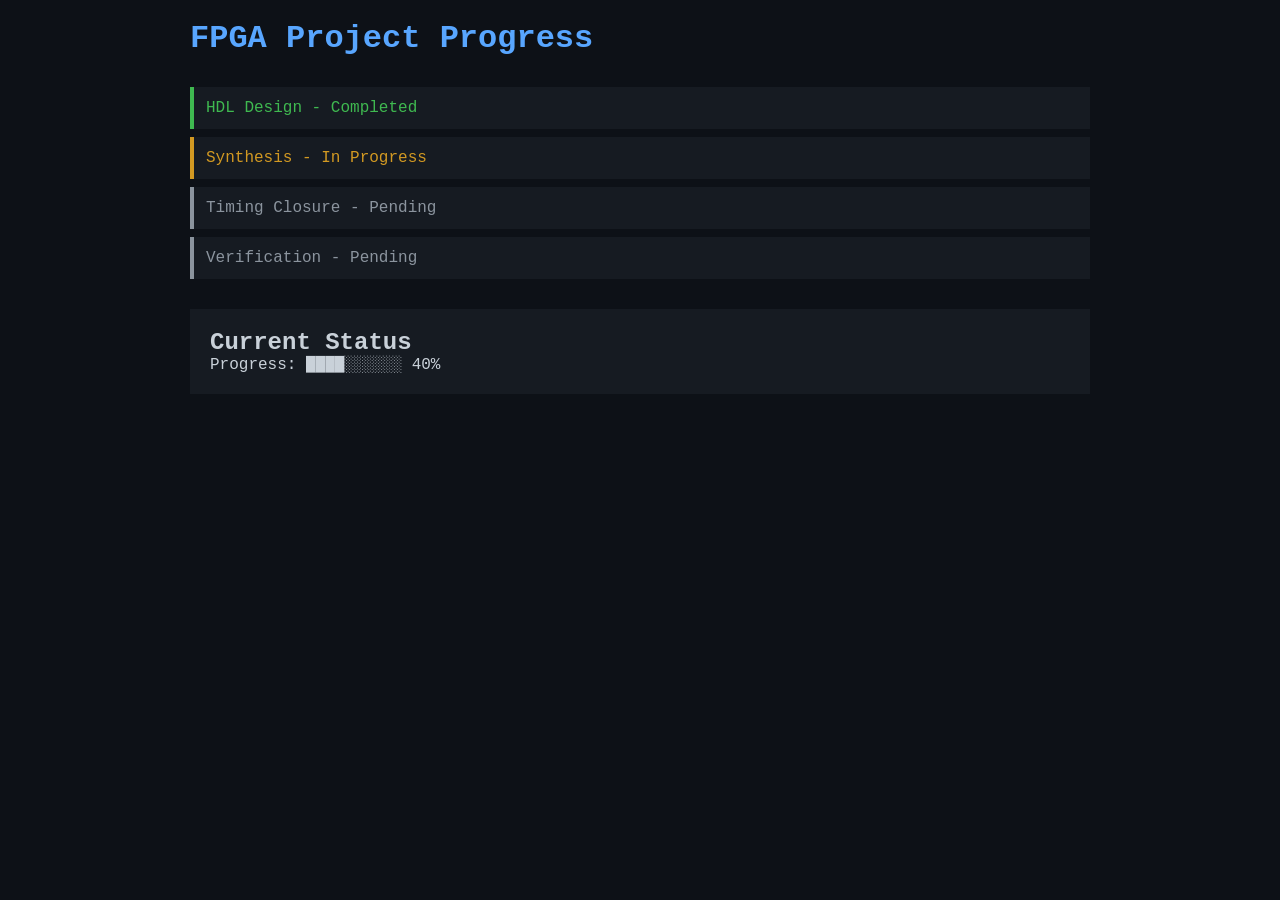
==== index.html @ f01e88dc "added html and css" ====
<!DOCTYPE html>
<html>
<head>
    <title>FPGA Project Tracker</title>
    <link rel="stylesheet" href="style.css">
</head>
<body>
    <div class="container">
        <h1>FPGA Project Progress</h1>
        
        <!-- Project tasks -->
        <div class="task-list">
            <div class="task completed">HDL Design - Completed</div>
            <div class="task in-progress">Synthesis - In Progress</div>
            <div class="task pending">Timing Closure - Pending</div>
            <div class="task pending">Verification - Pending</div>
        </div>
        
        <!-- Current status -->
        <div class="status">
            <h2>Current Status</h2>
            <p>Progress: <span class="progress-bar">████░░░░░░</span> 40%</p>
        </div>
    </div>
</body>
</html>
---- style.css ----
* { margin: 0; padding: 0; box-sizing: border-box; }

body {
    font-family: 'Courier New', monospace;
    background: #0d1117;
    color: #c9d1d9;
    padding: 20px;
}

.container { max-width: 900px; margin: 0 auto; }

h1 { margin-bottom: 30px; color: #58a6ff; }

.task {
    padding: 12px;
    margin: 8px 0;
    border-left: 4px solid #444;
    background: #161b22;
}

.task.completed {
    border-left-color: #3fb950;
    color: #3fb950;
}

.task.in-progress {
    border-left-color: #d29922;
    color: #d29922;
}

.task.pending {
    border-left-color: #8b949e;
    color: #8b949e;
}

.progress-bar { display: inline-block; }

.status { margin-top: 30px; padding: 20px; background: #161b22; }
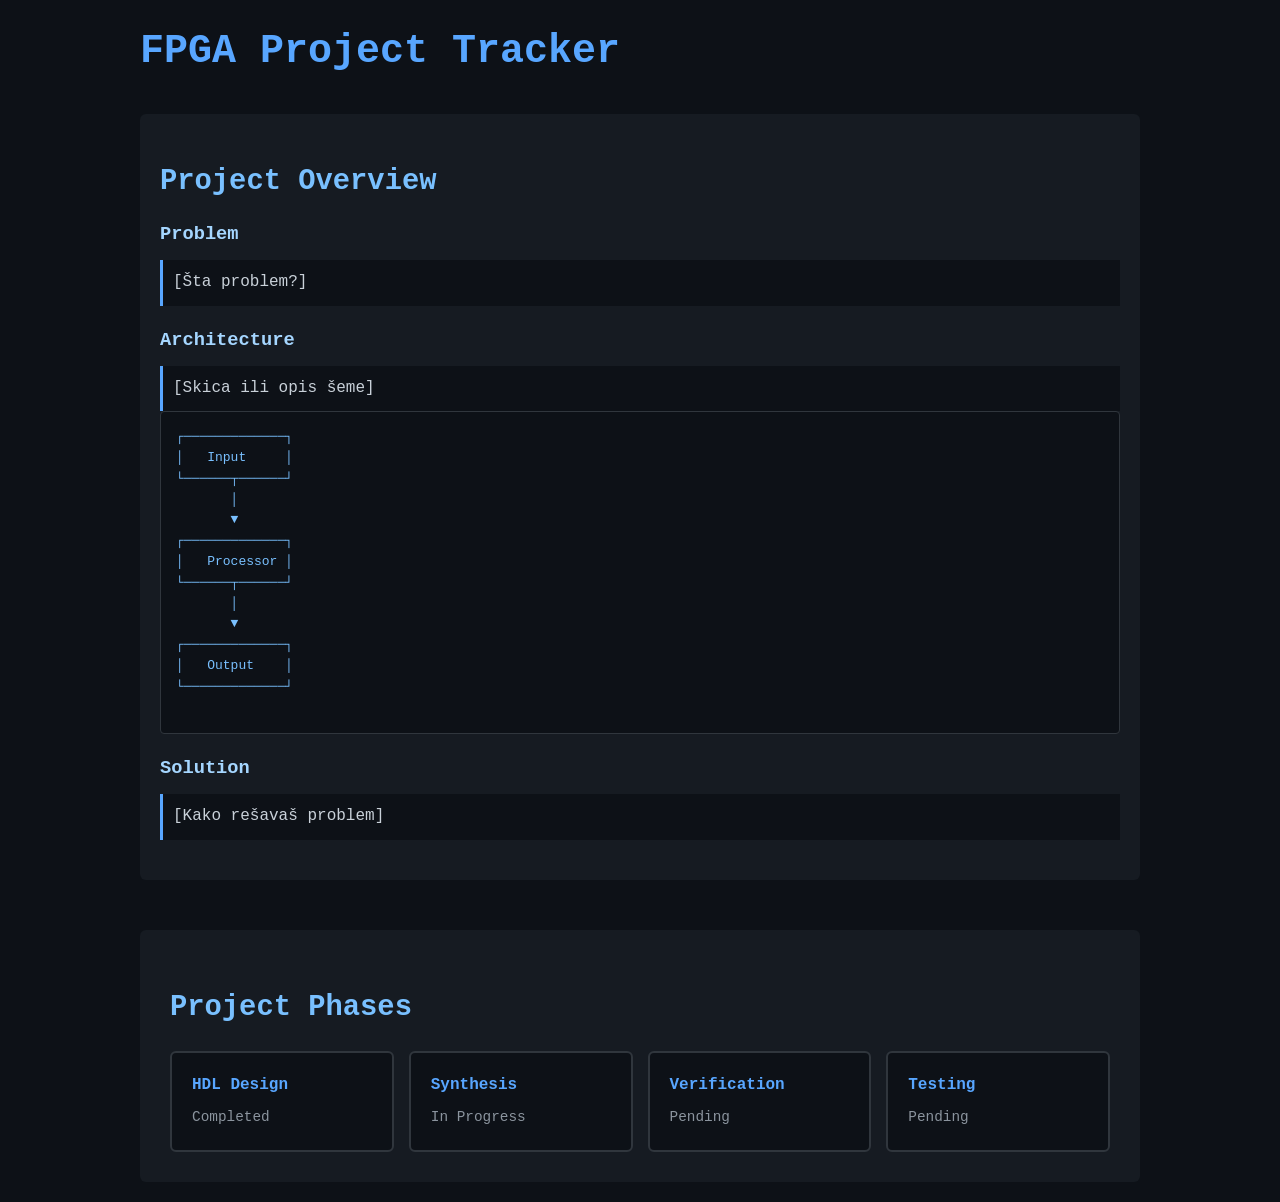
==== commit bc26faba: "Structure update Added: 1. hdl_design 2. synthesis 3. testing 4. verification" ====
--- a/index.html
+++ b/index.html
@@ -6,21 +6,65 @@
 </head>
 <body>
     <div class="container">
-        <h1>FPGA Project Progress</h1>
-        
-        <!-- Project tasks -->
-        <div class="task-list">
-            <div class="task completed">HDL Design - Completed</div>
-            <div class="task in-progress">Synthesis - In Progress</div>
-            <div class="task pending">Timing Closure - Pending</div>
-            <div class="task pending">Verification - Pending</div>
+        <h1>FPGA Project Tracker</h1>
+
+        <!-- Overview sekcija -->
+        <div class="overview">
+            <h2>Project Overview</h2>
+
+            <div class="section">
+                <h3>Problem</h3>
+                <p>[Šta problem?]</p>
+            </div>
+
+            <div class="section">
+                <h3>Architecture</h3>
+                <p>[Skica ili opis šeme]</p>
+                <pre class="diagram">
+┌─────────────┐
+│   Input     │
+└──────┬──────┘
+       │
+       ▼
+┌─────────────┐
+│   Processor │
+└──────┬──────┘
+       │
+       ▼
+┌─────────────┐
+│   Output    │
+└─────────────┘
+                </pre>
+            </div>
+
+            <div class="section">
+                <h3>Solution</h3>
+                <p>[Kako rešavaš problem]</p>
+            </div>
         </div>
-        
-        <!-- Current status -->
-        <div class="status">
-            <h2>Current Status</h2>
-            <p>Progress: <span class="progress-bar">████░░░░░░</span> 40%</p>
+
+        <!-- Meni -->
+        <div class="menu">
+            <h2>Project Phases</h2>
+            <div class="menu-grid">
+                <a href="hdl-design.html" class="menu-item">
+                    <span class="phase-name">HDL Design</span>
+                    <span class="phase-status">Completed</span>
+                </a>
+                <a href="synthesis.html" class="menu-item">
+                    <span class="phase-name">Synthesis</span>
+                    <span class="phase-status">In Progress</span>
+                </a>
+                <a href="verification.html" class="menu-item">
+                    <span class="phase-name">Verification</span>
+                    <span class="phase-status">Pending</span>
+                </a>
+                <a href="testing.html" class="menu-item">
+                    <span class="phase-name">Testing</span>
+                    <span class="phase-status">Pending</span>
+                </a>
+            </div>
         </div>
     </div>
 </body>
-</html>+</html>
--- a/style.css
+++ b/style.css
@@ -1,38 +1,157 @@
-* { margin: 0; padding: 0; box-sizing: border-box; }
+* {
+    margin: 0;
+    padding: 0;
+    box-sizing: border-box;
+}
 
 body {
     font-family: 'Courier New', monospace;
     background: #0d1117;
     color: #c9d1d9;
     padding: 20px;
+    line-height: 1.6;
 }
 
-.container { max-width: 900px; margin: 0 auto; }
-
-h1 { margin-bottom: 30px; color: #58a6ff; }
-
-.task {
-    padding: 12px;
-    margin: 8px 0;
-    border-left: 4px solid #444;
-    background: #161b22;
+.container {
+    max-width: 1000px;
+    margin: 0 auto;
 }
 
-.task.completed {
-    border-left-color: #3fb950;
-    color: #3fb950;
+h1 {
+    color: #58a6ff;
+    margin-bottom: 30px;
+    font-size: 2.5em;
 }
 
-.task.in-progress {
-    border-left-color: #d29922;
-    color: #d29922;
+h2 {
+    color: #79c0ff;
+    margin-top: 25px;
+    margin-bottom: 15px;
+    font-size: 1.8em;
 }
 
-.task.pending {
-    border-left-color: #8b949e;
+h3 {
+    color: #a5d6ff;
+    margin-top: 15px;
+    margin-bottom: 10px;
+}
+
+/* Overview sekcije */
+.overview {
+    margin-bottom: 50px;
+    padding: 20px;
+    background: #161b22;
+    border-radius: 6px;
+}
+
+.section {
+    margin-bottom: 20px;
+}
+
+.section p {
+    padding: 10px;
+    background: #0d1117;
+    border-left: 3px solid #58a6ff;
+}
+
+/* ASCII diagram */
+.diagram {
+    background: #0d1117;
+    padding: 15px;
+    border-radius: 4px;
+    overflow-x: auto;
+    color: #79c0ff;
+    border: 1px solid #30363d;
+}
+
+/* Meni */
+.menu {
+    margin-top: 40px;
+    padding: 30px;
+    background: #161b22;
+    border-radius: 6px;
+}
+
+.menu-grid {
+    display: grid;
+    grid-template-columns: repeat(auto-fit, minmax(220px, 1fr));
+    gap: 15px;
+    margin-top: 20px;
+}
+
+.menu-item {
+    display: flex;
+    flex-direction: column;
+    padding: 20px;
+    background: #0d1117;
+    border: 2px solid #30363d;
+    border-radius: 6px;
+    text-decoration: none;
+    transition: all 0.3s;
+    cursor: pointer;
+}
+
+.menu-item:hover {
+    border-color: #58a6ff;
+    background: #161b22;
+    transform: translateY(-2px);
+}
+
+.phase-name {
+    color: #58a6ff;
+    font-weight: bold;
+    margin-bottom: 8px;
+}
+
+.phase-status {
+    font-size: 0.9em;
     color: #8b949e;
 }
 
-.progress-bar { display: inline-block; }
+/* Back link */
+.back-link {
+    display: inline-block;
+    color: #58a6ff;
+    text-decoration: none;
+    margin-bottom: 20px;
+    padding: 8px 12px;
+    border: 1px solid #58a6ff;
+    border-radius: 4px;
+    transition: all 0.2s;
+}
 
-.status { margin-top: 30px; padding: 20px; background: #161b22; }+.back-link:hover {
+    background: #58a6ff;
+    color: #0d1117;
+}
+
+/* Phase content */
+.phase-content {
+    padding: 20px;
+    background: #161b22;
+    border-radius: 6px;
+}
+
+.phase-content ul {
+    margin-left: 20px;
+    margin-bottom: 15px;
+}
+
+.phase-content li {
+    margin-bottom: 8px;
+    color: #c9d1d9;
+}
+
+/* Code snippets */
+code, pre {
+    background: #0d1117;
+    padding: 15px;
+    border-radius: 4px;
+    overflow-x: auto;
+    border: 1px solid #30363d;
+    color: #79c0ff;
+}
+
+code {
+    padding: 3px 6px;
+}
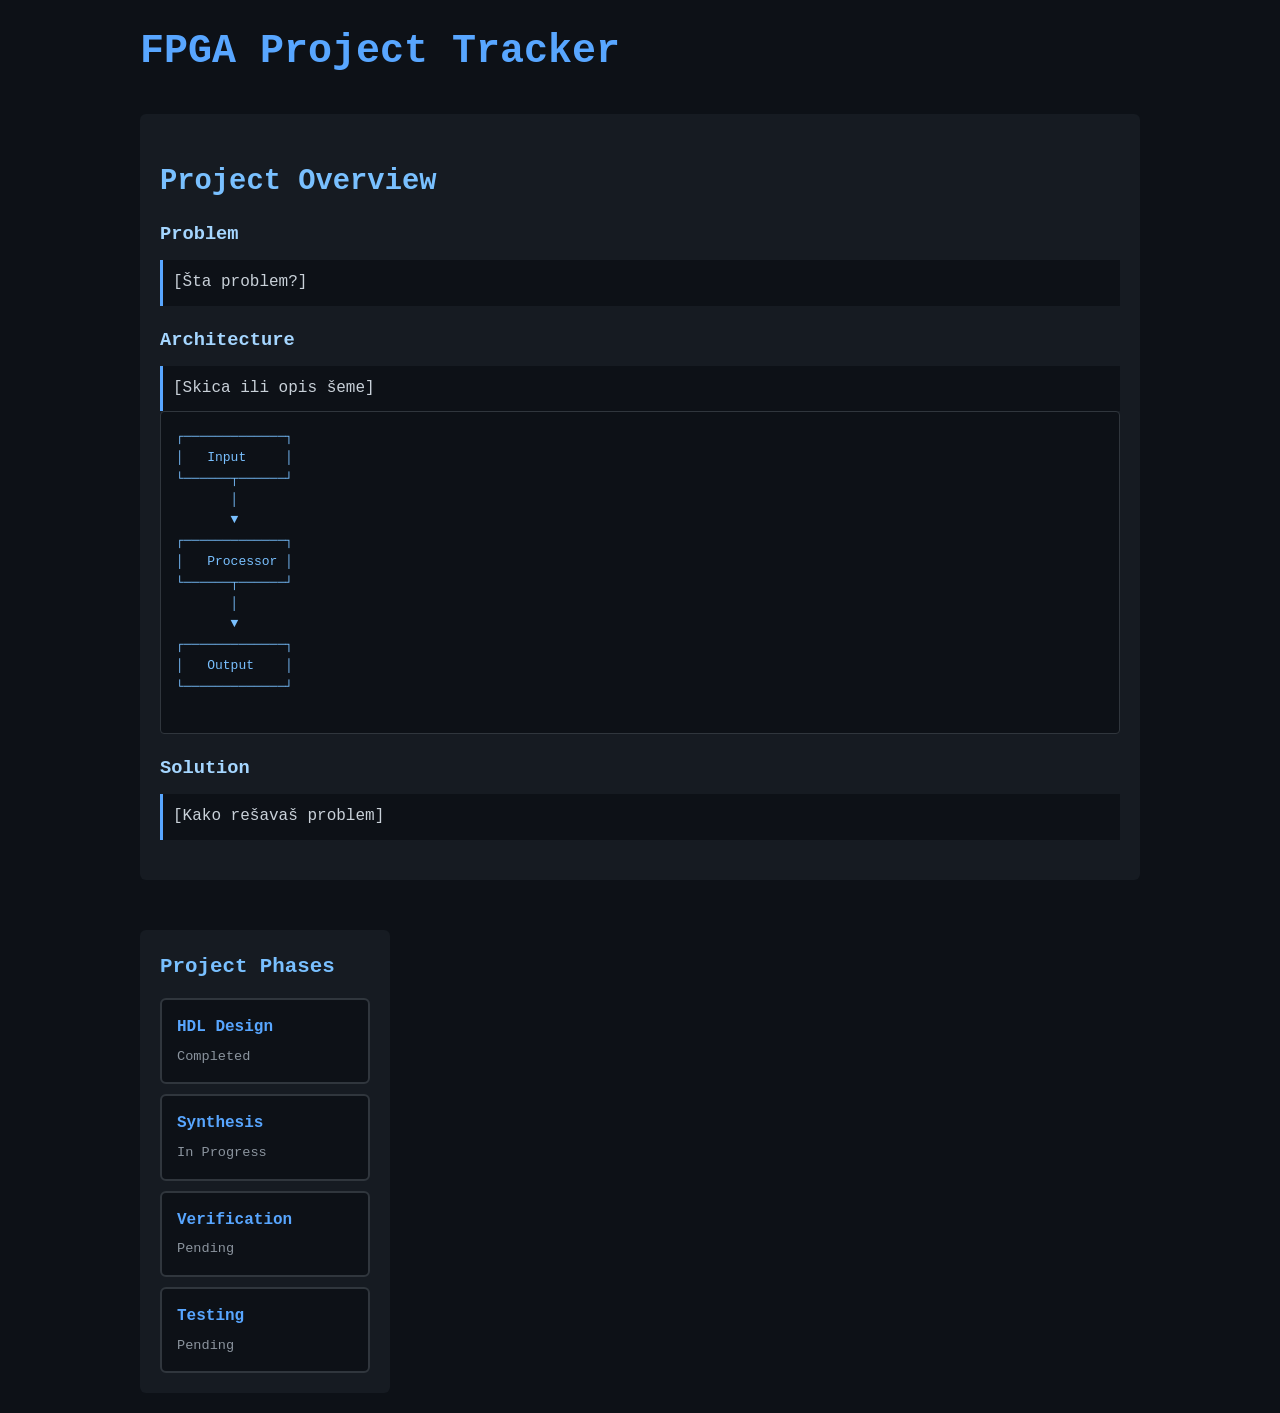
==== commit 88087597: "Menu update" ====
--- a/index.html
+++ b/index.html
@@ -44,25 +44,28 @@
         </div>
 
         <!-- Meni -->
-        <div class="menu">
-            <h2>Project Phases</h2>
-            <div class="menu-grid">
-                <a href="hdl-design.html" class="menu-item">
-                    <span class="phase-name">HDL Design</span>
-                    <span class="phase-status">Completed</span>
-                </a>
-                <a href="synthesis.html" class="menu-item">
-                    <span class="phase-name">Synthesis</span>
-                    <span class="phase-status">In Progress</span>
-                </a>
-                <a href="verification.html" class="menu-item">
-                    <span class="phase-name">Verification</span>
-                    <span class="phase-status">Pending</span>
-                </a>
-                <a href="testing.html" class="menu-item">
-                    <span class="phase-name">Testing</span>
-                    <span class="phase-status">Pending</span>
-                </a>
+        <!-- Meni -->
+        <div class="menu-container">
+            <div class="menu">
+                <h2>Project Phases</h2>
+                <nav class="menu-list">
+                    <a href="hdl-design.html" class="menu-item">
+                        <span class="phase-name">HDL Design</span>
+                        <span class="phase-status">Completed</span>
+                    </a>
+                    <a href="synthesis.html" class="menu-item">
+                        <span class="phase-name">Synthesis</span>
+                        <span class="phase-status">In Progress</span>
+                    </a>
+                    <a href="verification.html" class="menu-item">
+                        <span class="phase-name">Verification</span>
+                        <span class="phase-status">Pending</span>
+                    </a>
+                    <a href="testing.html" class="menu-item">
+                        <span class="phase-name">Testing</span>
+                        <span class="phase-status">Pending</span>
+                    </a>
+                </nav>
             </div>
         </div>
     </div>
--- a/style.css
+++ b/style.css
@@ -64,25 +64,37 @@
     border: 1px solid #30363d;
 }
 
-/* Meni */
+/* Meni - Layout sa leve strane */
+.menu-container {
+    display: flex;
+    gap: 30px;
+    margin-top: 40px;
+}
+
 .menu {
-    margin-top: 40px;
-    padding: 30px;
+    width: 250px;
+    padding: 20px;
     background: #161b22;
     border-radius: 6px;
+    flex-shrink: 0;
 }
 
-.menu-grid {
-    display: grid;
-    grid-template-columns: repeat(auto-fit, minmax(220px, 1fr));
-    gap: 15px;
-    margin-top: 20px;
+.menu h2 {
+    margin-top: 0;
+    font-size: 1.3em;
+}
+
+.menu-list {
+    display: flex;
+    flex-direction: column;
+    gap: 10px;
+    margin-top: 15px;
 }
 
 .menu-item {
     display: flex;
     flex-direction: column;
-    padding: 20px;
+    padding: 15px;
     background: #0d1117;
     border: 2px solid #30363d;
     border-radius: 6px;
@@ -94,17 +106,17 @@
 .menu-item:hover {
     border-color: #58a6ff;
     background: #161b22;
-    transform: translateY(-2px);
+    transform: translateX(5px);
 }
 
 .phase-name {
     color: #58a6ff;
     font-weight: bold;
-    margin-bottom: 8px;
+    margin-bottom: 5px;
 }
 
 .phase-status {
-    font-size: 0.9em;
+    font-size: 0.85em;
     color: #8b949e;
 }
 
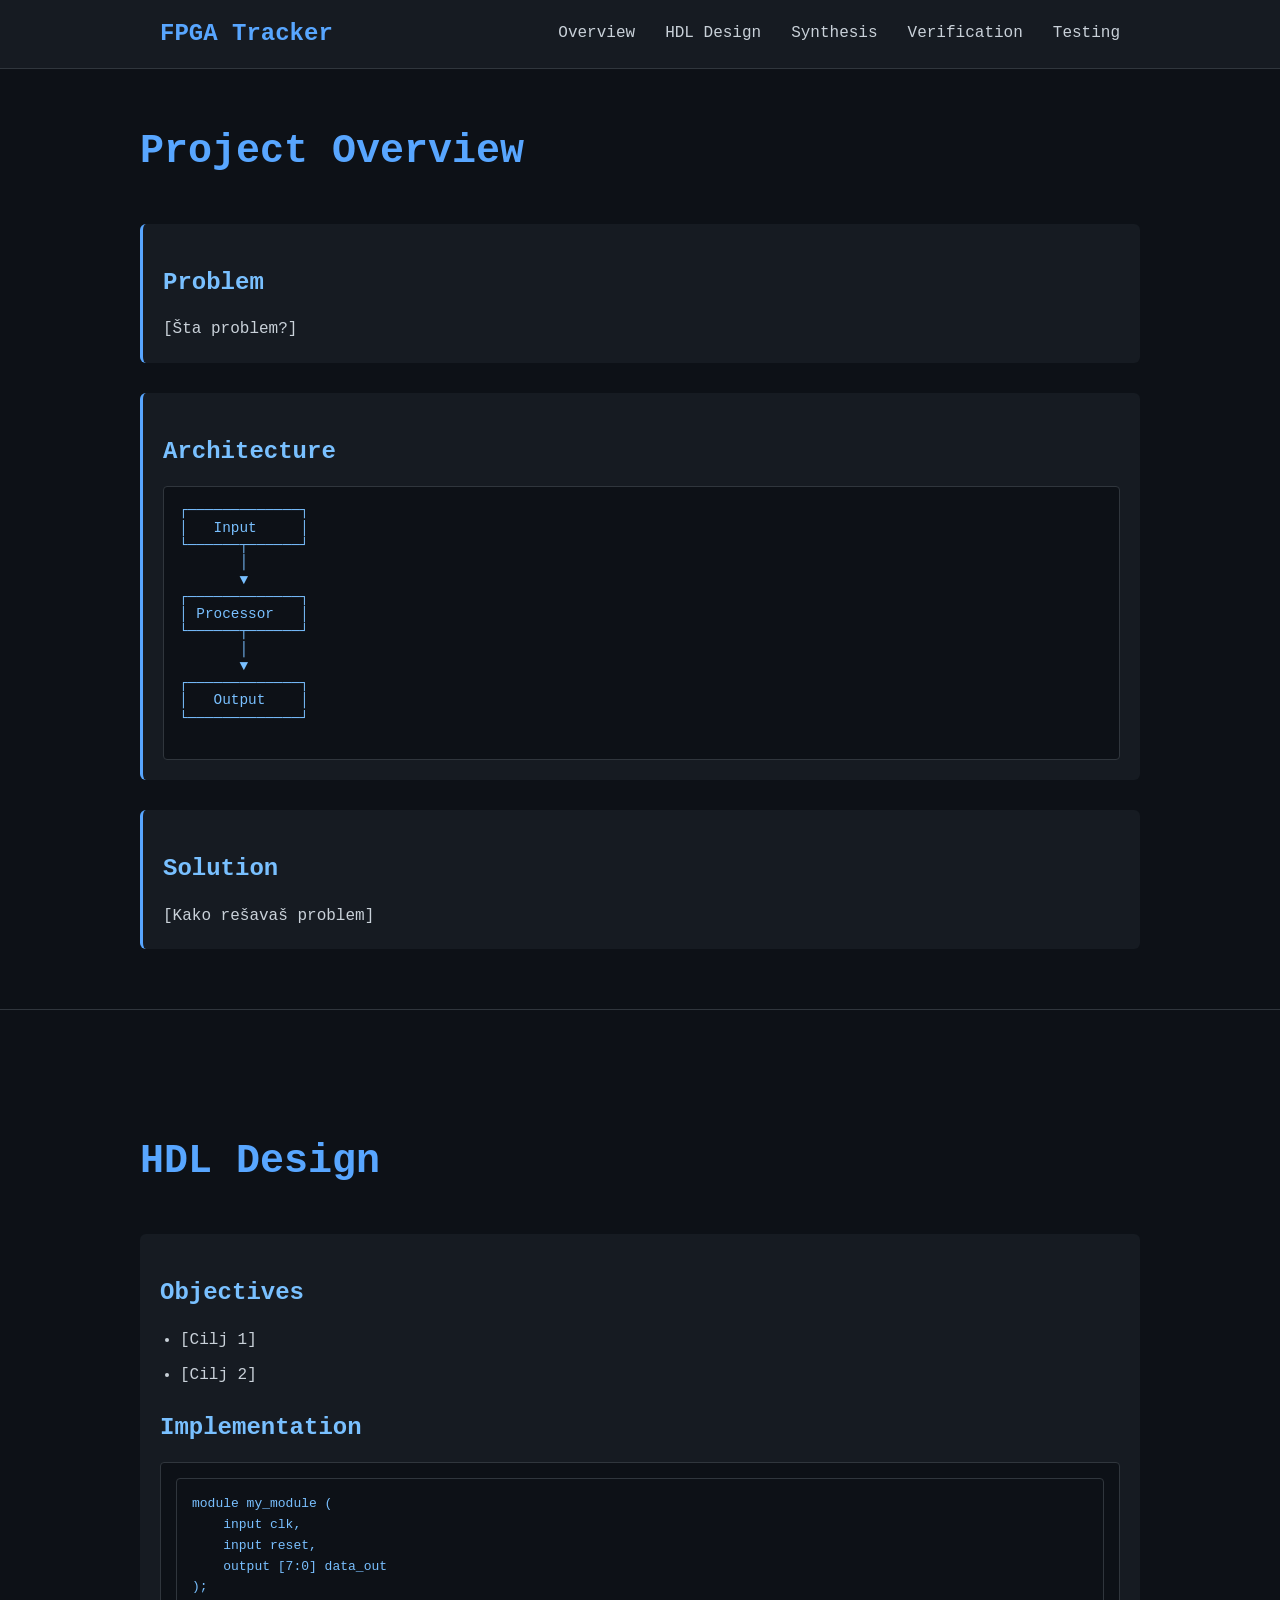
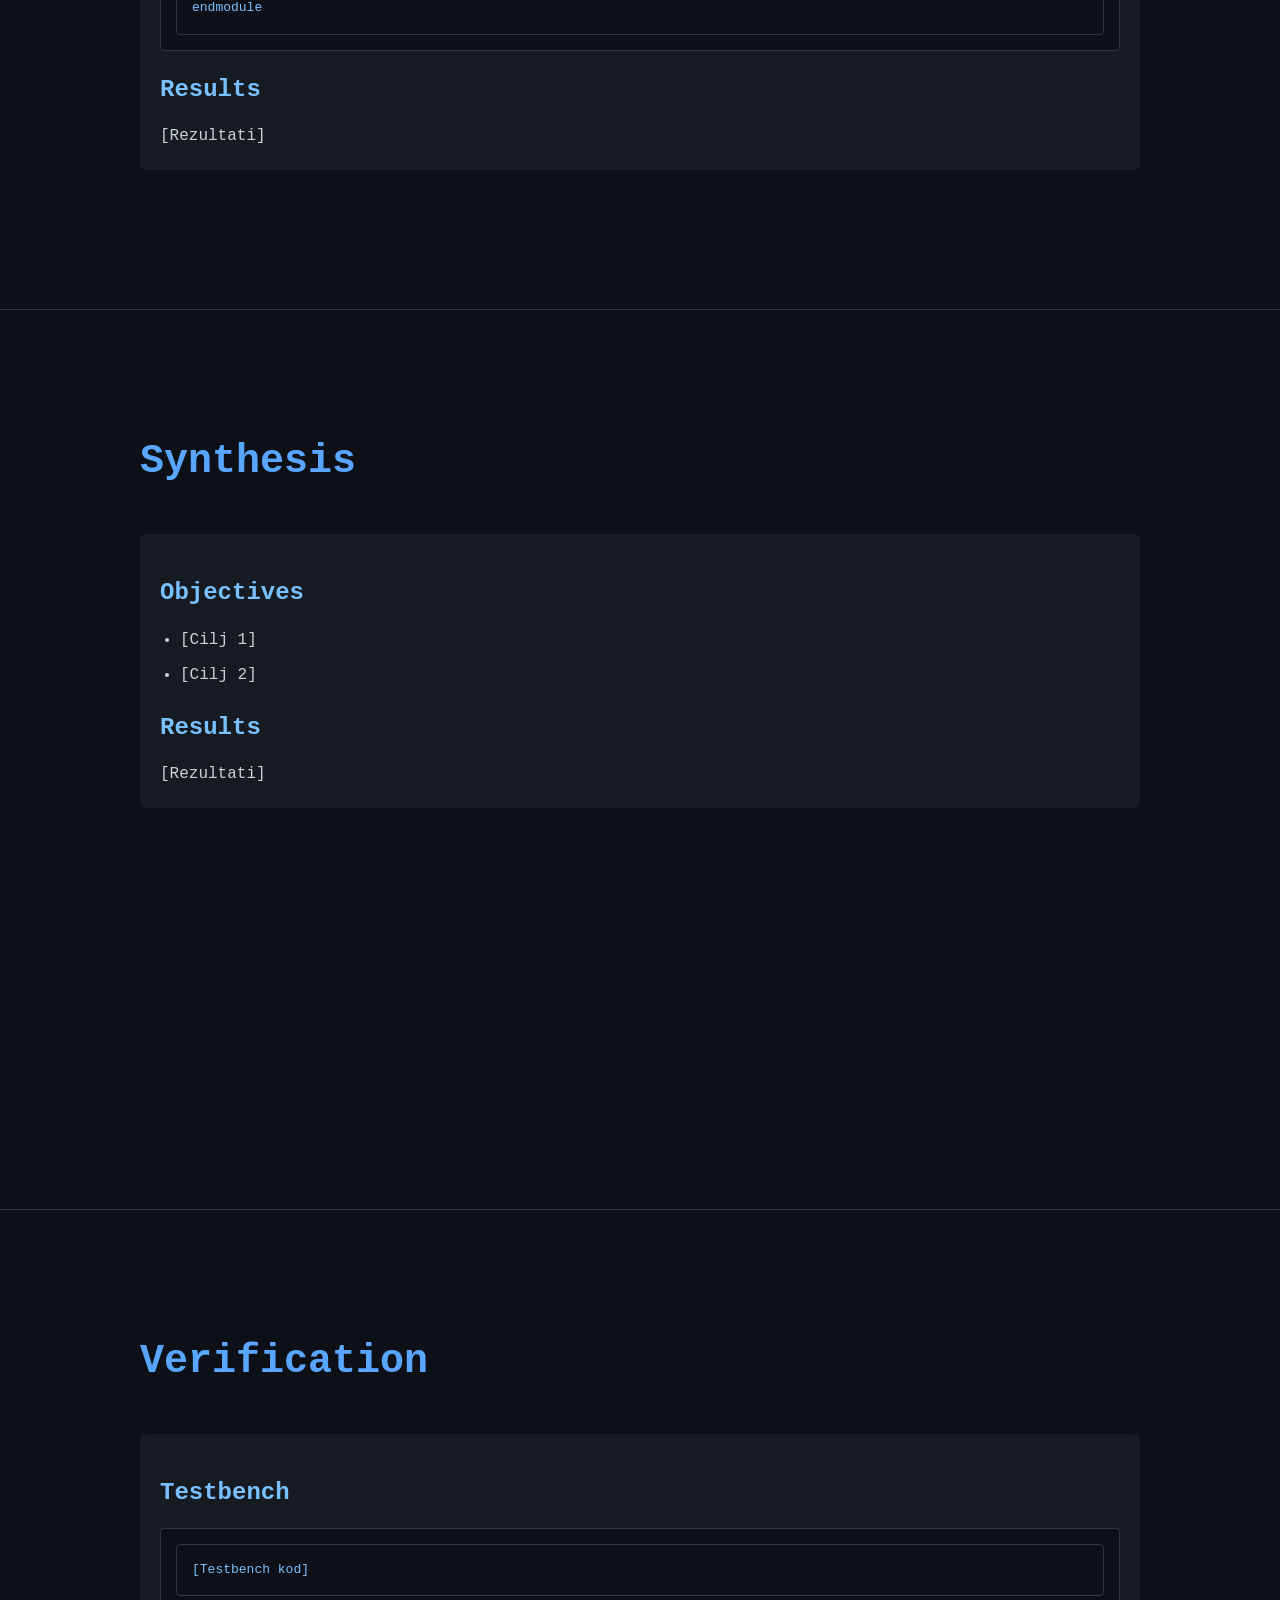
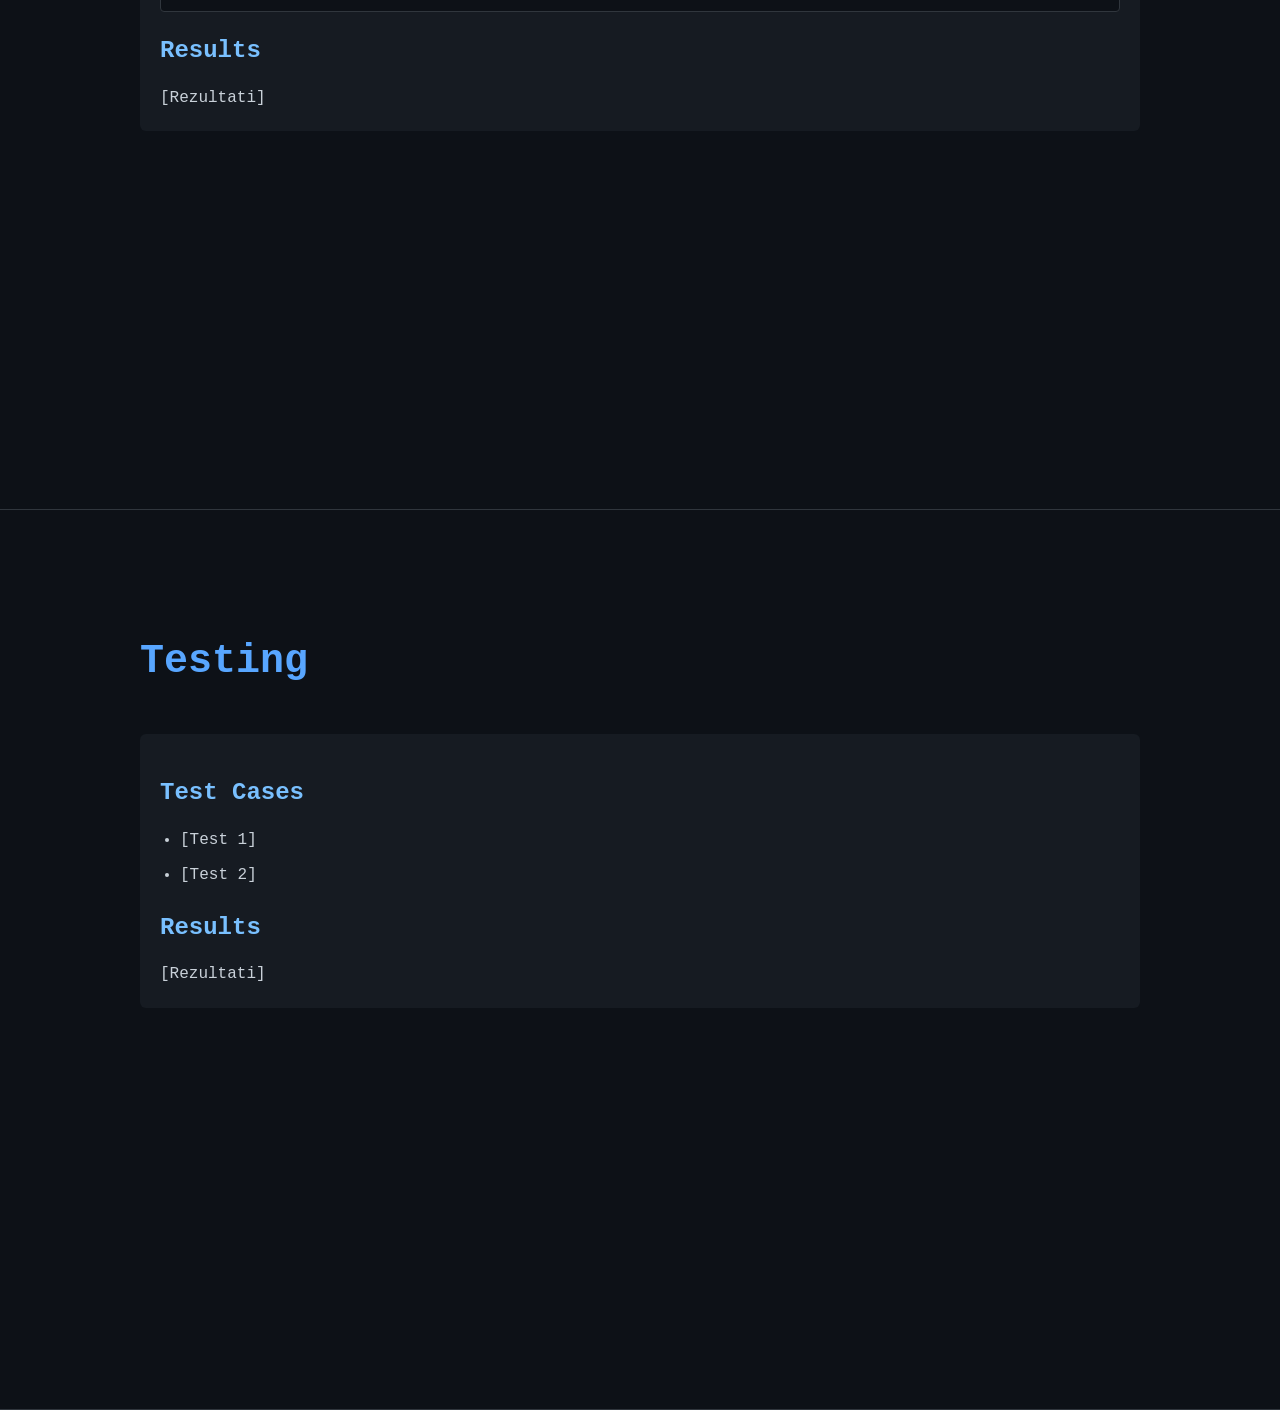
==== commit 7f54d8ed: "One Page with smooth scroll" ====
--- a/index.html
+++ b/index.html
@@ -5,69 +5,134 @@
     <link rel="stylesheet" href="style.css">
 </head>
 <body>
-    <div class="container">
-        <h1>FPGA Project Tracker</h1>
+    <!-- Fiksni meni na vrhu -->
+    <nav class="navbar">
+        <div class="nav-container">
+            <h1 class="logo">FPGA Tracker</h1>
+            <ul class="nav-menu">
+                <li><a href="#overview">Overview</a></li>
+                <li><a href="#hdl-design">HDL Design</a></li>
+                <li><a href="#synthesis">Synthesis</a></li>
+                <li><a href="#verification">Verification</a></li>
+                <li><a href="#testing">Testing</a></li>
+            </ul>
+        </div>
+    </nav>
 
-        <!-- Overview sekcija -->
-        <div class="overview">
+    <!-- Sekcija 1: Overview -->
+    <section id="overview" class="section">
+        <div class="container">
             <h2>Project Overview</h2>
 
-            <div class="section">
-                <h3>Problem</h3>
-                <p>[Šta problem?]</p>
-            </div>
+            <div class="overview-content">
+                <div class="subsection">
+                    <h3>Problem</h3>
+                    <p>[Šta problem?]</p>
+                </div>
 
-            <div class="section">
-                <h3>Architecture</h3>
-                <p>[Skica ili opis šeme]</p>
-                <pre class="diagram">
+                <div class="subsection">
+                    <h3>Architecture</h3>
+                    <pre class="diagram">
 ┌─────────────┐
 │   Input     │
 └──────┬──────┘
        │
        ▼
 ┌─────────────┐
-│   Processor │
+│ Processor   │
 └──────┬──────┘
        │
        ▼
 ┌─────────────┐
 │   Output    │
 └─────────────┘
-                </pre>
-            </div>
+                    </pre>
+                </div>
 
-            <div class="section">
-                <h3>Solution</h3>
-                <p>[Kako rešavaš problem]</p>
+                <div class="subsection">
+                    <h3>Solution</h3>
+                    <p>[Kako rešavaš problem]</p>
+                </div>
             </div>
         </div>
+    </section>
 
-        <!-- Meni -->
-        <!-- Meni -->
-        <div class="menu-container">
-            <div class="menu">
-                <h2>Project Phases</h2>
-                <nav class="menu-list">
-                    <a href="hdl-design.html" class="menu-item">
-                        <span class="phase-name">HDL Design</span>
-                        <span class="phase-status">Completed</span>
-                    </a>
-                    <a href="synthesis.html" class="menu-item">
-                        <span class="phase-name">Synthesis</span>
-                        <span class="phase-status">In Progress</span>
-                    </a>
-                    <a href="verification.html" class="menu-item">
-                        <span class="phase-name">Verification</span>
-                        <span class="phase-status">Pending</span>
-                    </a>
-                    <a href="testing.html" class="menu-item">
-                        <span class="phase-name">Testing</span>
-                        <span class="phase-status">Pending</span>
-                    </a>
-                </nav>
+    <!-- Sekcija 2: HDL Design -->
+    <section id="hdl-design" class="section">
+        <div class="container">
+            <h2>HDL Design</h2>
+
+            <div class="phase-content">
+                <h3>Objectives</h3>
+                <ul>
+                    <li>[Cilj 1]</li>
+                    <li>[Cilj 2]</li>
+                </ul>
+
+                <h3>Implementation</h3>
+                <pre><code>module my_module (
+    input clk,
+    input reset,
+    output [7:0] data_out
+);
+endmodule</code></pre>
+
+                <h3>Results</h3>
+                <p>[Rezultati]</p>
             </div>
         </div>
-    </div>
+    </section>
+
+    <!-- Sekcija 3: Synthesis -->
+    <section id="synthesis" class="section">
+        <div class="container">
+            <h2>Synthesis</h2>
+
+            <div class="phase-content">
+                <h3>Objectives</h3>
+                <ul>
+                    <li>[Cilj 1]</li>
+                    <li>[Cilj 2]</li>
+                </ul>
+
+                <h3>Results</h3>
+                <p>[Rezultati]</p>
+            </div>
+        </div>
+    </section>
+
+    <!-- Sekcija 4: Verification -->
+    <section id="verification" class="section">
+        <div class="container">
+            <h2>Verification</h2>
+
+            <div class="phase-content">
+                <h3>Testbench</h3>
+                <pre><code>[Testbench kod]</code></pre>
+
+                <h3>Results</h3>
+                <p>[Rezultati]</p>
+            </div>
+        </div>
+    </section>
+
+    <!-- Sekcija 5: Testing -->
+    <section id="testing" class="section">
+        <div class="container">
+            <h2>Testing</h2>
+
+            <div class="phase-content">
+                <h3>Test Cases</h3>
+                <ul>
+                    <li>[Test 1]</li>
+                    <li>[Test 2]</li>
+                </ul>
+
+                <h3>Results</h3>
+                <p>[Rezultati]</p>
+            </div>
+        </div>
+    </section>
+
 </body>
 </html>
--- a/style.css
+++ b/style.css
@@ -4,12 +4,64 @@
     box-sizing: border-box;
 }
 
+html {
+    scroll-behavior: smooth;
+}
+
 body {
     font-family: 'Courier New', monospace;
     background: #0d1117;
     color: #c9d1d9;
-    padding: 20px;
     line-height: 1.6;
+}
+
+/* Fiksni meni na vrhu */
+.navbar {
+    position: fixed;
+    top: 0;
+    width: 100%;
+    background: #161b22;
+    border-bottom: 1px solid #30363d;
+    z-index: 1000;
+    padding: 15px 0;
+}
+
+.nav-container {
+    max-width: 1000px;
+    margin: 0 auto;
+    padding: 0 20px;
+    display: flex;
+    justify-content: space-between;
+    align-items: center;
+}
+
+.logo {
+    color: #58a6ff;
+    font-size: 1.5em;
+}
+
+.nav-menu {
+    display: flex;
+    list-style: none;
+    gap: 30px;
+}
+
+.nav-menu a {
+    color: #c9d1d9;
+    text-decoration: none;
+    transition: color 0.3s;
+    font-size: 1em;
+}
+
+.nav-menu a:hover {
+    color: #58a6ff;
+}
+
+/* Sekcije */
+.section {
+    min-height: 100vh;
+    padding: 120px 20px 60px 20px;
+    border-bottom: 1px solid #30363d;
 }
 
 .container {
@@ -17,124 +69,35 @@
     margin: 0 auto;
 }
 
-h1 {
+.section h2 {
     color: #58a6ff;
-    margin-bottom: 30px;
     font-size: 2.5em;
+    margin-bottom: 40px;
 }
 
-h2 {
+.section h3 {
     color: #79c0ff;
-    margin-top: 25px;
+    font-size: 1.5em;
+    margin-top: 20px;
     margin-bottom: 15px;
-    font-size: 1.8em;
 }
 
-h3 {
-    color: #a5d6ff;
-    margin-top: 15px;
-    margin-bottom: 10px;
+/* Overview specifično */
+.overview-content {
+    display: flex;
+    flex-direction: column;
+    gap: 30px;
 }
 
-/* Overview sekcije */
-.overview {
-    margin-bottom: 50px;
+.subsection {
     padding: 20px;
     background: #161b22;
     border-radius: 6px;
-}
-
-.section {
-    margin-bottom: 20px;
-}
-
-.section p {
-    padding: 10px;
-    background: #0d1117;
     border-left: 3px solid #58a6ff;
 }
 
-/* ASCII diagram */
-.diagram {
-    background: #0d1117;
-    padding: 15px;
-    border-radius: 4px;
-    overflow-x: auto;
-    color: #79c0ff;
-    border: 1px solid #30363d;
-}
-
-/* Meni - Layout sa leve strane */
-.menu-container {
-    display: flex;
-    gap: 30px;
-    margin-top: 40px;
-}
-
-.menu {
-    width: 250px;
-    padding: 20px;
-    background: #161b22;
-    border-radius: 6px;
-    flex-shrink: 0;
-}
-
-.menu h2 {
-    margin-top: 0;
-    font-size: 1.3em;
-}
-
-.menu-list {
-    display: flex;
-    flex-direction: column;
-    gap: 10px;
-    margin-top: 15px;
-}
-
-.menu-item {
-    display: flex;
-    flex-direction: column;
-    padding: 15px;
-    background: #0d1117;
-    border: 2px solid #30363d;
-    border-radius: 6px;
-    text-decoration: none;
-    transition: all 0.3s;
-    cursor: pointer;
-}
-
-.menu-item:hover {
-    border-color: #58a6ff;
-    background: #161b22;
-    transform: translateX(5px);
-}
-
-.phase-name {
-    color: #58a6ff;
-    font-weight: bold;
-    margin-bottom: 5px;
-}
-
-.phase-status {
-    font-size: 0.85em;
-    color: #8b949e;
-}
-
-/* Back link */
-.back-link {
-    display: inline-block;
-    color: #58a6ff;
-    text-decoration: none;
-    margin-bottom: 20px;
-    padding: 8px 12px;
-    border: 1px solid #58a6ff;
-    border-radius: 4px;
-    transition: all 0.2s;
-}
-
-.back-link:hover {
-    background: #58a6ff;
-    color: #0d1117;
+.subsection p {
+    color: #c9d1d9;
 }
 
 /* Phase content */
@@ -150,7 +113,7 @@
 }
 
 .phase-content li {
-    margin-bottom: 8px;
+    margin-bottom: 10px;
     color: #c9d1d9;
 }
 
@@ -162,8 +125,11 @@
     overflow-x: auto;
     border: 1px solid #30363d;
     color: #79c0ff;
+    display: block;
 }
 
-code {
-    padding: 3px 6px;
+.diagram {
+    font-family: 'Courier New', monospace;
+    font-size: 0.9em;
+    line-height: 1.2;
 }
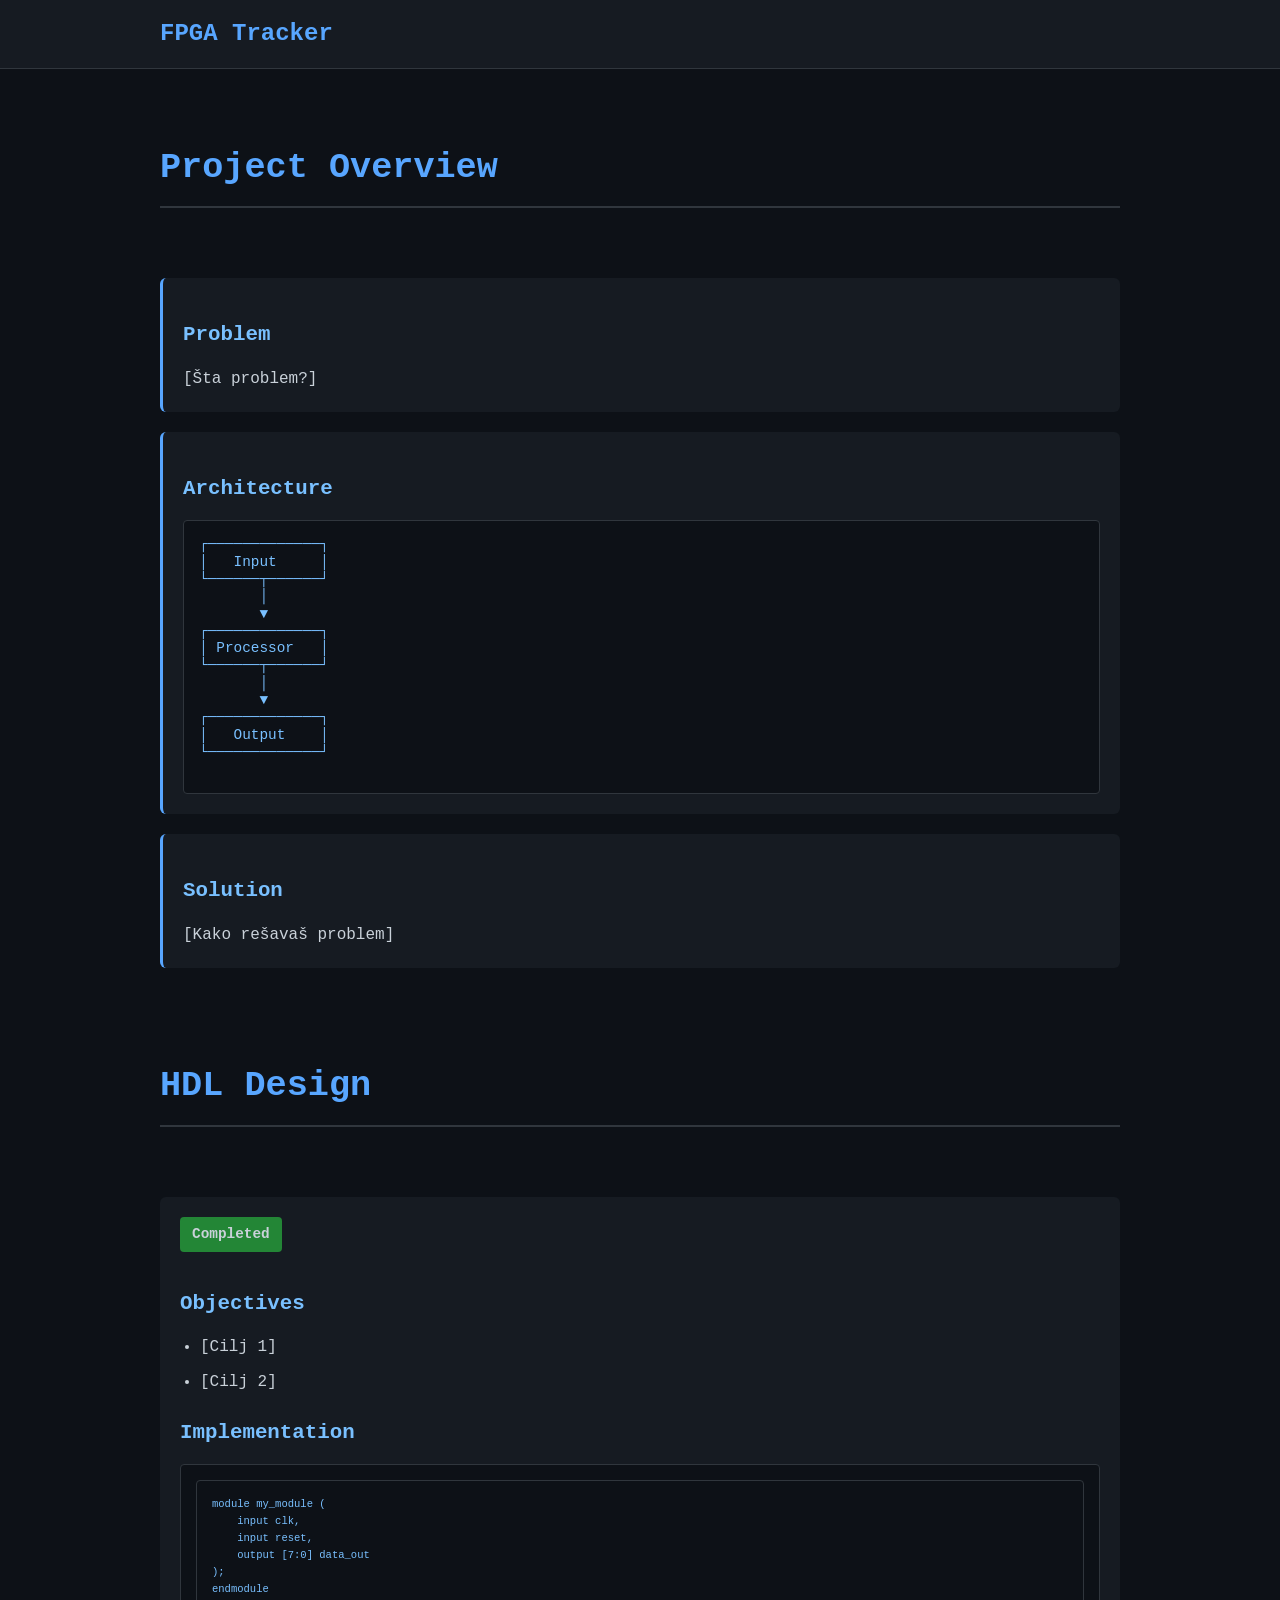
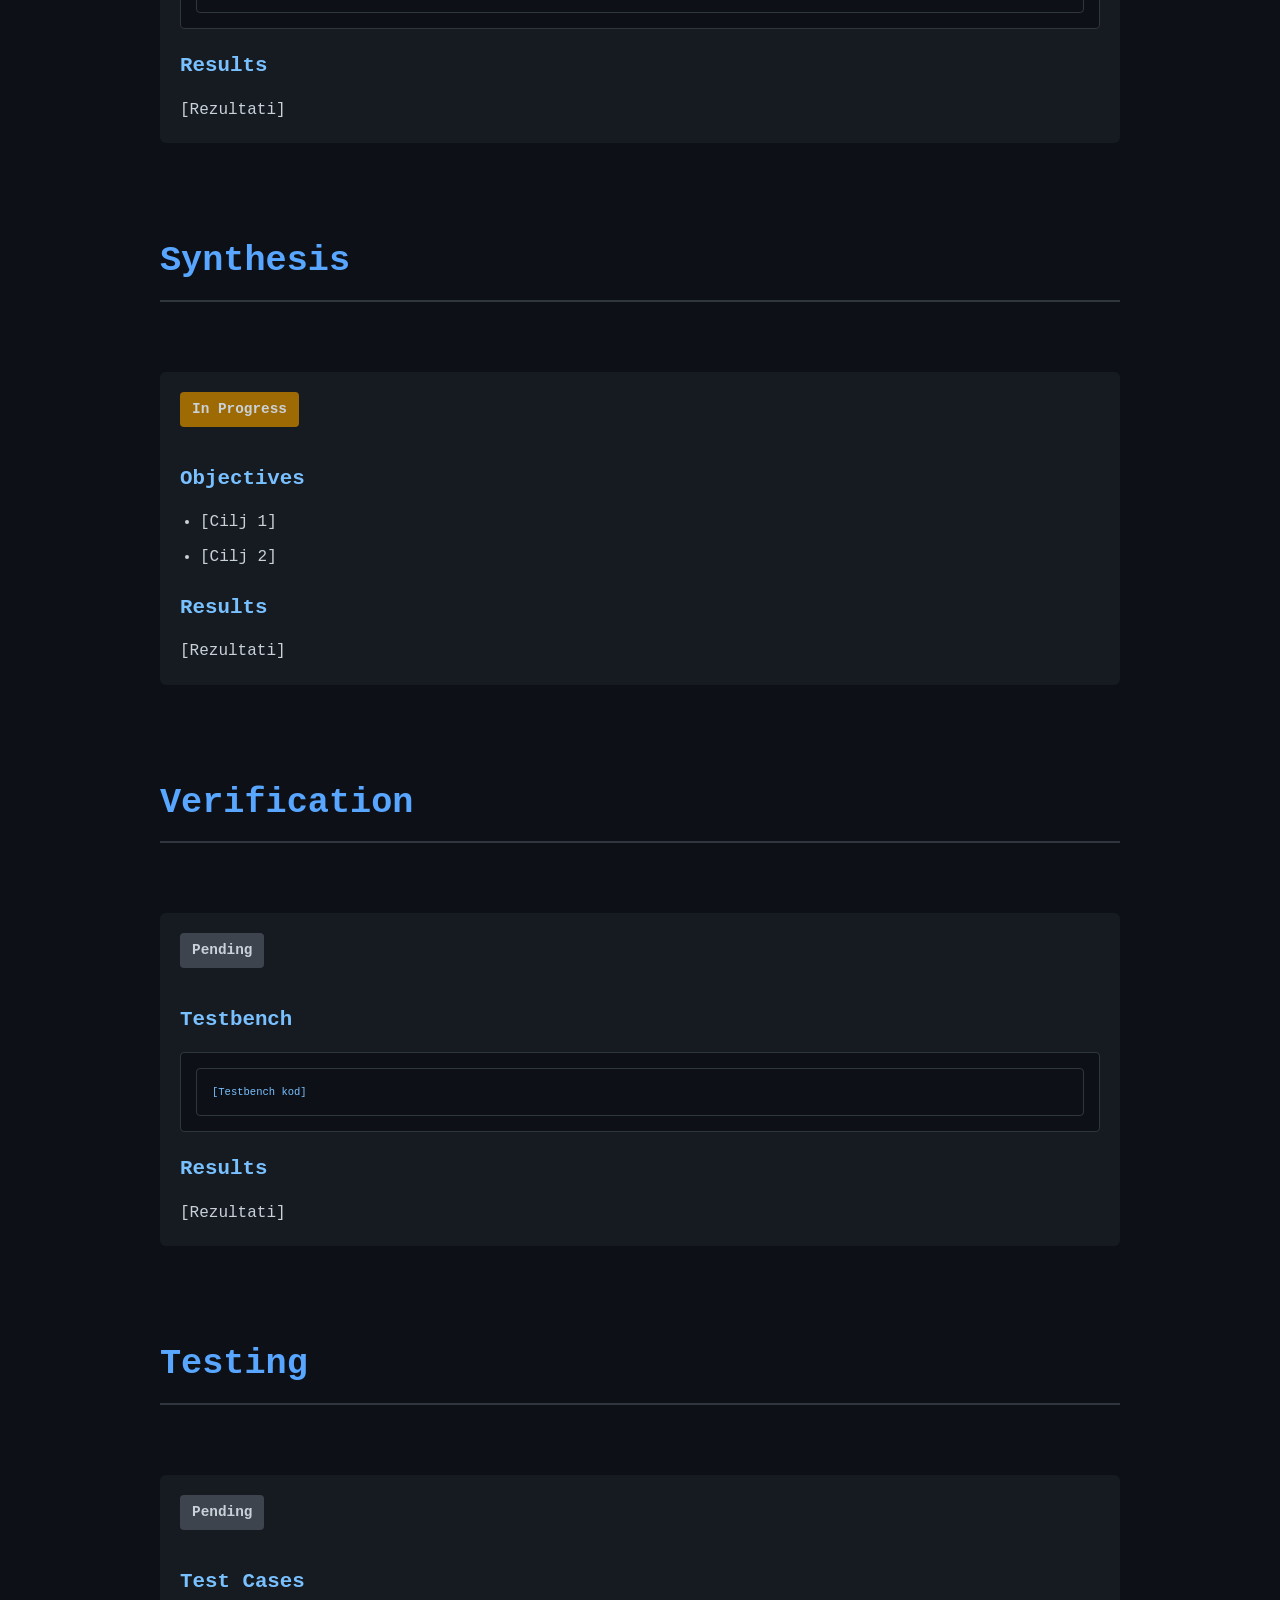
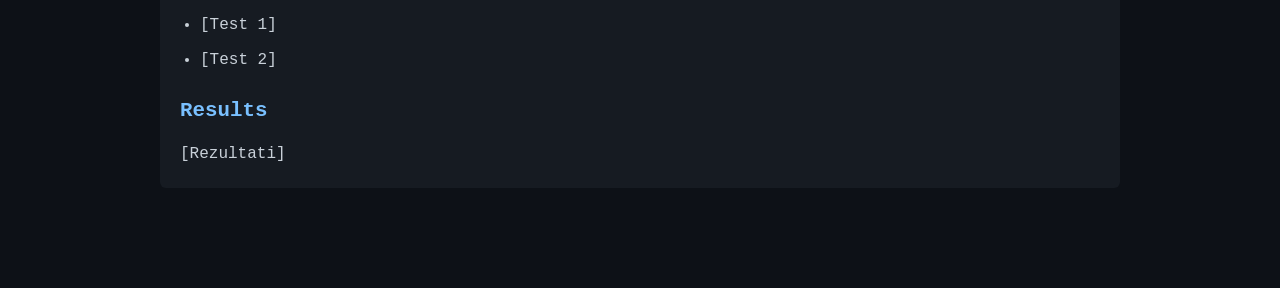
==== commit 1b856d12: "Removed links to other pages" ====
--- a/index.html
+++ b/index.html
@@ -9,21 +9,15 @@
     <nav class="navbar">
         <div class="nav-container">
             <h1 class="logo">FPGA Tracker</h1>
-            <ul class="nav-menu">
-                <li><a href="#overview">Overview</a></li>
-                <li><a href="#hdl-design">HDL Design</a></li>
-                <li><a href="#synthesis">Synthesis</a></li>
-                <li><a href="#verification">Verification</a></li>
-                <li><a href="#testing">Testing</a></li>
-            </ul>
         </div>
     </nav>
 
-    <!-- Sekcija 1: Overview -->
-    <section id="overview" class="section">
+    <!-- Cela stranica — jedna sekcija -->
+    <section class="main-section">
         <div class="container">
-            <h2>Project Overview</h2>
 
+            <!-- Overview -->
+            <h2 id="overview">Project Overview</h2>
             <div class="overview-content">
                 <div class="subsection">
                     <h3>Problem</h3>
@@ -54,15 +48,11 @@
                     <p>[Kako rešavaš problem]</p>
                 </div>
             </div>
-        </div>
-    </section>
 
-    <!-- Sekcija 2: HDL Design -->
-    <section id="hdl-design" class="section">
-        <div class="container">
-            <h2>HDL Design</h2>
-
+            <!-- HDL Design -->
+            <h2 id="hdl-design">HDL Design</h2>
             <div class="phase-content">
+                <span class="status completed">Completed</span>
                 <h3>Objectives</h3>
                 <ul>
                     <li>[Cilj 1]</li>
@@ -80,15 +70,11 @@
                 <h3>Results</h3>
                 <p>[Rezultati]</p>
             </div>
-        </div>
-    </section>
 
-    <!-- Sekcija 3: Synthesis -->
-    <section id="synthesis" class="section">
-        <div class="container">
-            <h2>Synthesis</h2>
-
+            <!-- Synthesis -->
+            <h2 id="synthesis">Synthesis</h2>
             <div class="phase-content">
+                <span class="status in-progress">In Progress</span>
                 <h3>Objectives</h3>
                 <ul>
                     <li>[Cilj 1]</li>
@@ -98,30 +84,22 @@
                 <h3>Results</h3>
                 <p>[Rezultati]</p>
             </div>
-        </div>
-    </section>
 
-    <!-- Sekcija 4: Verification -->
-    <section id="verification" class="section">
-        <div class="container">
-            <h2>Verification</h2>
-
+            <!-- Verification -->
+            <h2 id="verification">Verification</h2>
             <div class="phase-content">
+                <span class="status pending">Pending</span>
                 <h3>Testbench</h3>
                 <pre><code>[Testbench kod]</code></pre>
 
                 <h3>Results</h3>
                 <p>[Rezultati]</p>
             </div>
-        </div>
-    </section>
 
-    <!-- Sekcija 5: Testing -->
-    <section id="testing" class="section">
-        <div class="container">
-            <h2>Testing</h2>
-
+            <!-- Testing -->
+            <h2 id="testing">Testing</h2>
             <div class="phase-content">
+                <span class="status pending">Pending</span>
                 <h3>Test Cases</h3>
                 <ul>
                     <li>[Test 1]</li>
@@ -131,6 +109,7 @@
                 <h3>Results</h3>
                 <p>[Rezultati]</p>
             </div>
+
         </div>
     </section>
 
--- a/style.css
+++ b/style.css
@@ -30,9 +30,6 @@
     max-width: 1000px;
     margin: 0 auto;
     padding: 0 20px;
-    display: flex;
-    justify-content: space-between;
-    align-items: center;
 }
 
 .logo {
@@ -40,53 +37,66 @@
     font-size: 1.5em;
 }
 
-.nav-menu {
-    display: flex;
-    list-style: none;
-    gap: 30px;
-}
-
-.nav-menu a {
-    color: #c9d1d9;
-    text-decoration: none;
-    transition: color 0.3s;
-    font-size: 1em;
-}
-
-.nav-menu a:hover {
-    color: #58a6ff;
-}
-
-/* Sekcije */
-.section {
-    min-height: 100vh;
-    padding: 120px 20px 60px 20px;
-    border-bottom: 1px solid #30363d;
-}
-
-.container {
+/* Glavna sekcija */
+.main-section {
+    padding: 100px 20px;
     max-width: 1000px;
     margin: 0 auto;
 }
 
-.section h2 {
-    color: #58a6ff;
-    font-size: 2.5em;
-    margin-bottom: 40px;
+.container {
+    display: flex;
+    flex-direction: column;
+    gap: 50px;
 }
 
-.section h3 {
+/* Naslovi */
+h2 {
+    color: #58a6ff;
+    font-size: 2.2em;
+    margin-top: 40px;
+    margin-bottom: 20px;
+    padding-bottom: 10px;
+    border-bottom: 2px solid #30363d;
+}
+
+h3 {
     color: #79c0ff;
-    font-size: 1.5em;
+    font-size: 1.3em;
     margin-top: 20px;
     margin-bottom: 15px;
 }
 
-/* Overview specifično */
+/* Status badge */
+.status {
+    display: inline-block;
+    padding: 6px 12px;
+    border-radius: 4px;
+    font-size: 0.9em;
+    margin-bottom: 15px;
+    font-weight: bold;
+}
+
+.status.completed {
+    background: #238636;
+    color: #c9d1d9;
+}
+
+.status.in-progress {
+    background: #9e6a03;
+    color: #c9d1d9;
+}
+
+.status.pending {
+    background: #3d444d;
+    color: #c9d1d9;
+}
+
+/* Overview sekcija */
 .overview-content {
     display: flex;
     flex-direction: column;
-    gap: 30px;
+    gap: 20px;
 }
 
 .subsection {
@@ -126,10 +136,10 @@
     border: 1px solid #30363d;
     color: #79c0ff;
     display: block;
+    font-size: 0.9em;
 }
 
 .diagram {
     font-family: 'Courier New', monospace;
-    font-size: 0.9em;
     line-height: 1.2;
 }
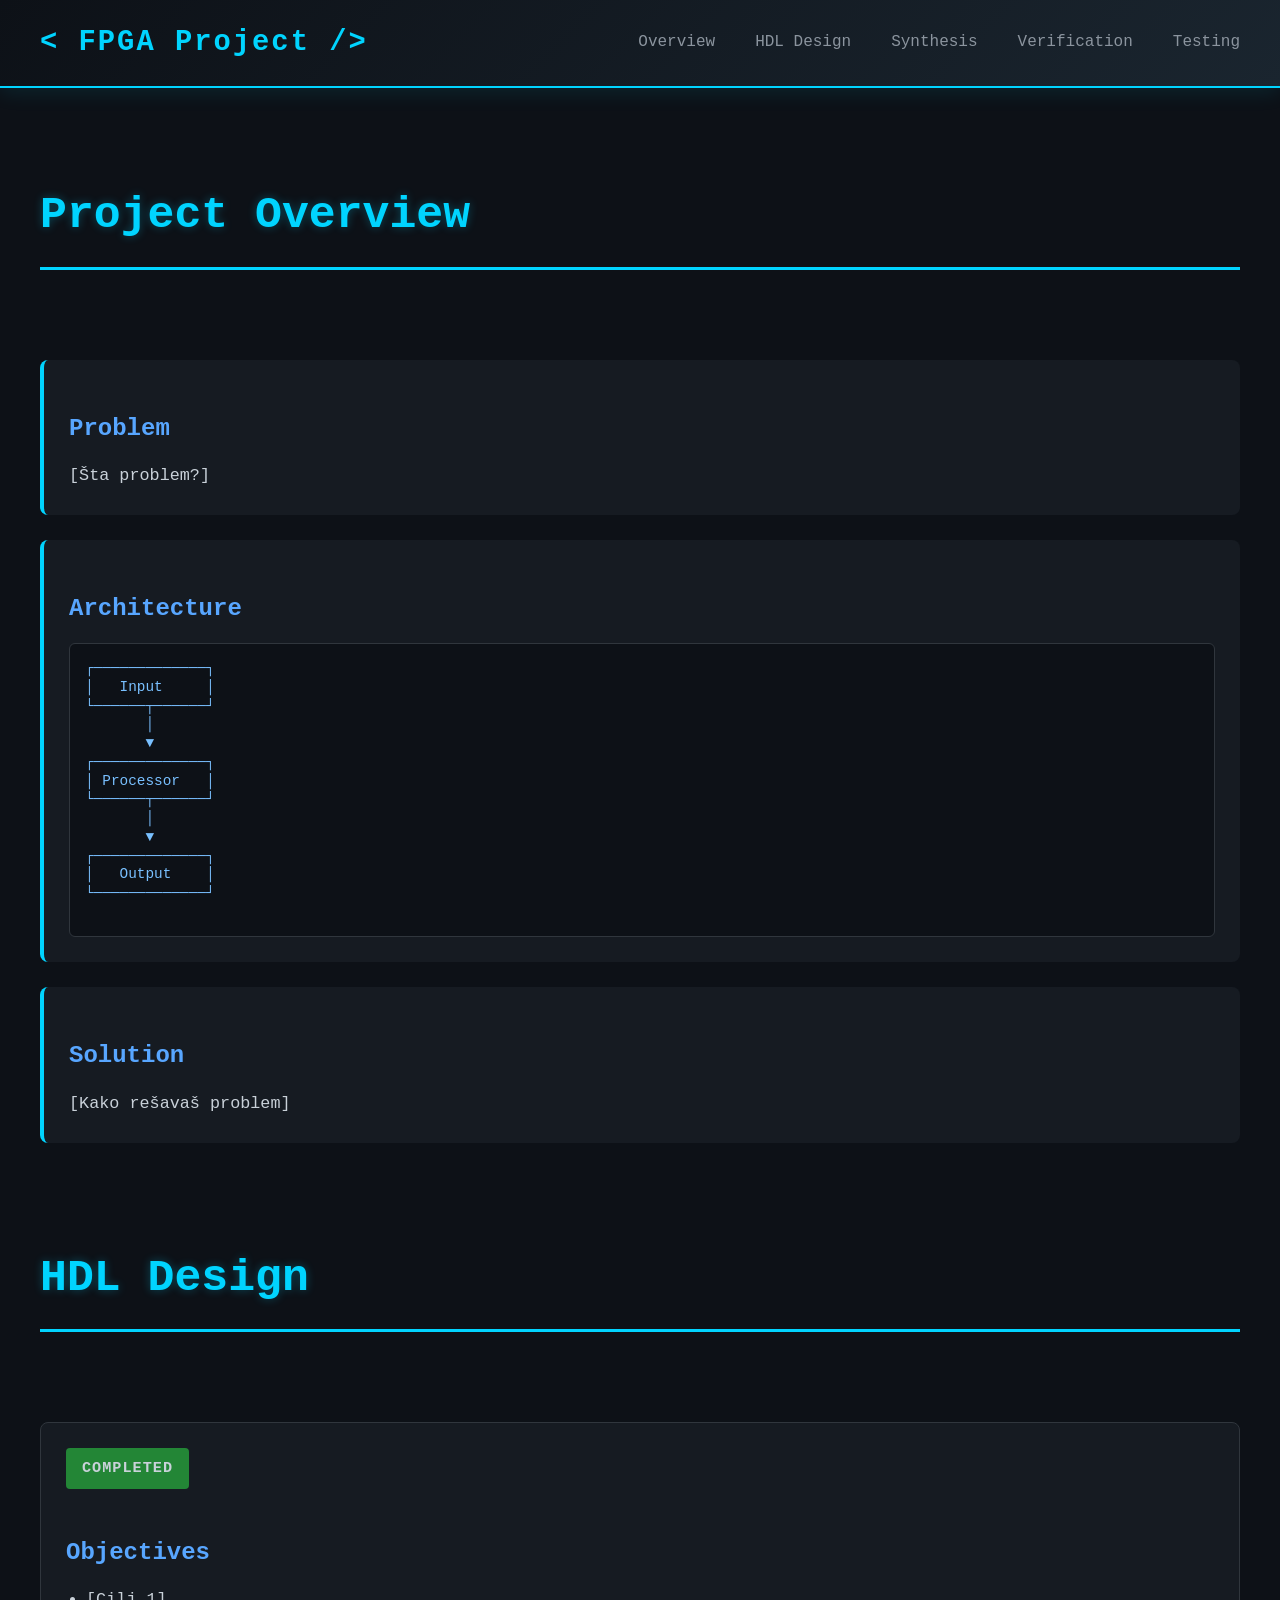
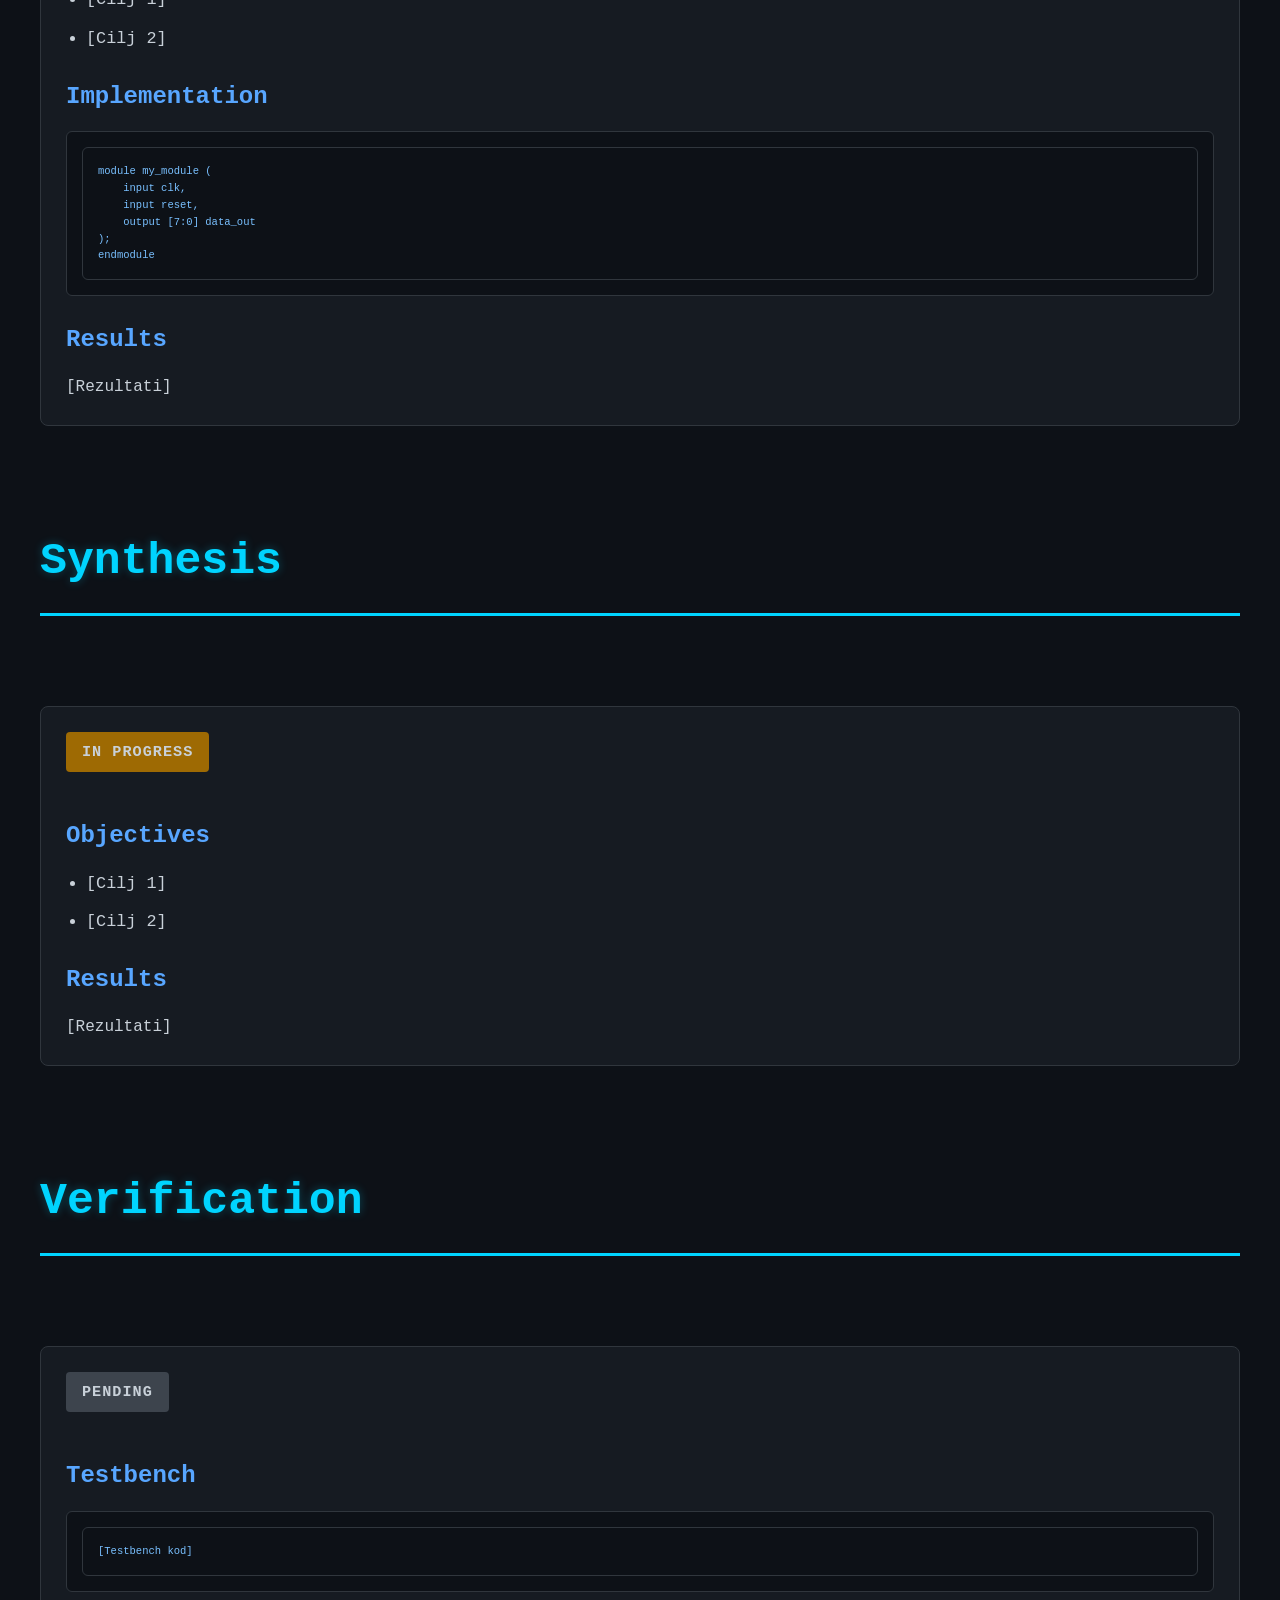
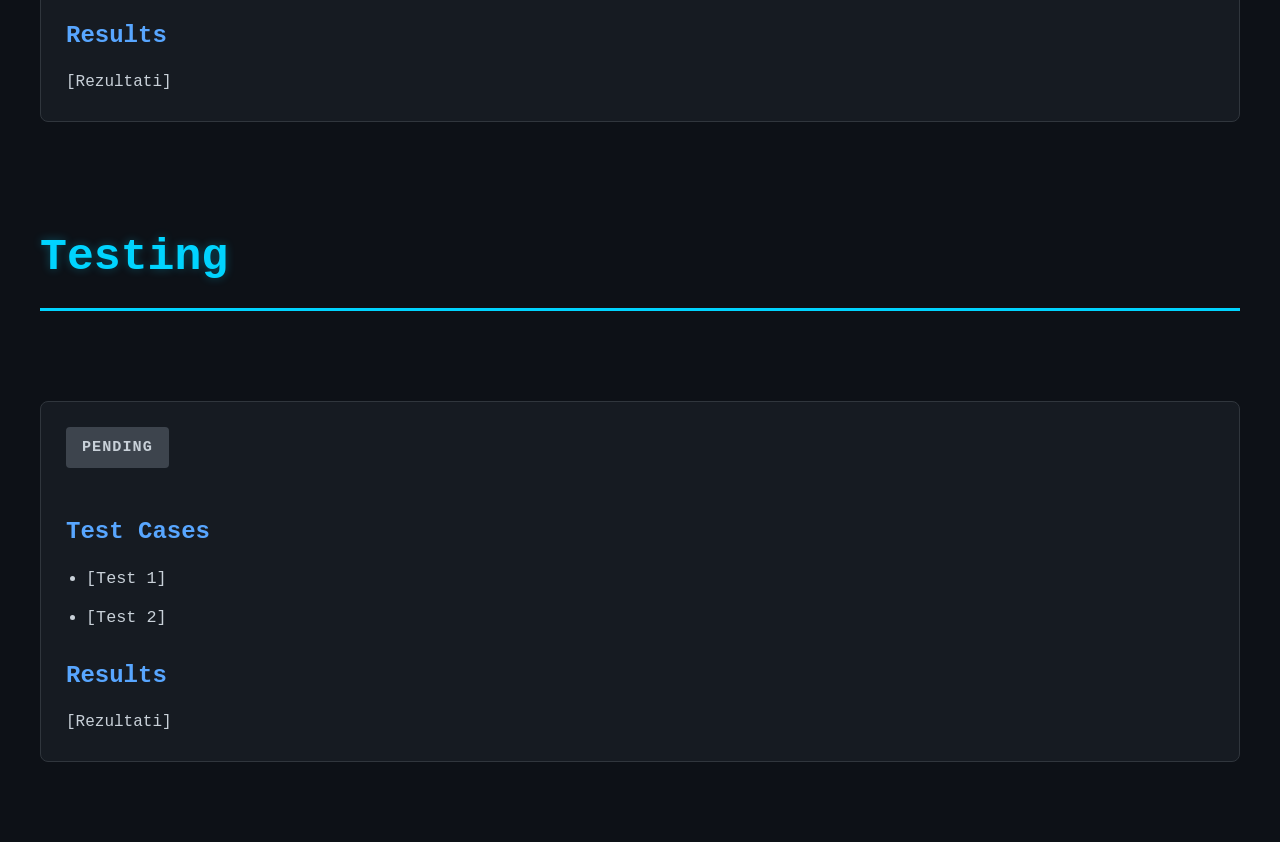
==== commit 6b568d3e: "updated menu" ====
--- a/index.html
+++ b/index.html
@@ -8,7 +8,14 @@
     <!-- Fiksni meni na vrhu -->
     <nav class="navbar">
         <div class="nav-container">
-            <h1 class="logo">FPGA Tracker</h1>
+            <h1 class="logo">< FPGA Project /></h1>
+            <ul class="nav-menu">
+                <li><a href="#overview">Overview</a></li>
+                <li><a href="#hdl-design">HDL Design</a></li>
+                <li><a href="#synthesis">Synthesis</a></li>
+                <li><a href="#verification">Verification</a></li>
+                <li><a href="#testing">Testing</a></li>
+            </ul>
         </div>
     </nav>
 
--- a/style.css
+++ b/style.css
@@ -15,66 +15,95 @@
     line-height: 1.6;
 }
 
-/* Fiksni meni na vrhu */
+/* Fiksni meni na vrhu — kao banner */
 .navbar {
     position: fixed;
     top: 0;
     width: 100%;
-    background: #161b22;
-    border-bottom: 1px solid #30363d;
+    background: linear-gradient(135deg, #0d1117 0%, #1a252f 100%);
+    border-bottom: 2px solid #00d4ff;
     z-index: 1000;
-    padding: 15px 0;
+    padding: 20px 0;
+    box-shadow: 0 4px 20px rgba(0, 212, 255, 0.1);
 }
 
 .nav-container {
-    max-width: 1000px;
+    max-width: 1400px;
     margin: 0 auto;
-    padding: 0 20px;
+    padding: 0 40px;
+    display: flex;
+    justify-content: space-between;
+    align-items: center;
 }
 
 .logo {
+    color: #00d4ff;
+    font-size: 1.8em;
+    font-weight: bold;
+    letter-spacing: 2px;
+}
+
+.nav-menu {
+    display: flex;
+    list-style: none;
+    gap: 40px;
+}
+
+.nav-menu a {
+    color: #8b949e;
+    text-decoration: none;
+    transition: color 0.3s, border-bottom 0.3s;
+    font-size: 1em;
+    padding-bottom: 5px;
+    border-bottom: 2px solid transparent;
+}
+
+.nav-menu a:hover {
+    color: #00d4ff;
+    border-bottom: 2px solid #00d4ff;
+}
+
+/* Glavna sekcija */
+.main-section {
+    padding: 140px 40px 80px 40px;
+    max-width: 1400px;
+    margin: 0 auto;
+}
+
+.container {
+    display: flex;
+    flex-direction: column;
+    gap: 60px;
+}
+
+/* Naslovi */
+h2 {
+    color: #00d4ff;
+    font-size: 2.8em;
+    margin-top: 40px;
+    margin-bottom: 30px;
+    padding-bottom: 15px;
+    border-bottom: 3px solid #00d4ff;
+    text-shadow: 0 0 10px rgba(0, 212, 255, 0.3);
+}
+
+h3 {
     color: #58a6ff;
     font-size: 1.5em;
-}
-
-/* Glavna sekcija */
-.main-section {
-    padding: 100px 20px;
-    max-width: 1000px;
-    margin: 0 auto;
-}
-
-.container {
-    display: flex;
-    flex-direction: column;
-    gap: 50px;
-}
-
-/* Naslovi */
-h2 {
-    color: #58a6ff;
-    font-size: 2.2em;
-    margin-top: 40px;
-    margin-bottom: 20px;
-    padding-bottom: 10px;
-    border-bottom: 2px solid #30363d;
-}
-
-h3 {
-    color: #79c0ff;
-    font-size: 1.3em;
-    margin-top: 20px;
+    margin-top: 25px;
     margin-bottom: 15px;
 }
 
 /* Status badge */
 .status {
     display: inline-block;
-    padding: 6px 12px;
+    padding: 8px 16px;
     border-radius: 4px;
-    font-size: 0.9em;
-    margin-bottom: 15px;
+    font-size: 0.95em;
+    margin-bottom: 20px;
     font-weight: bold;
+    text-transform: uppercase;
+    letter-spacing: 1px;
 }
 
 .status.completed {
@@ -96,42 +125,51 @@
 .overview-content {
     display: flex;
     flex-direction: column;
-    gap: 20px;
+    gap: 25px;
 }
 
 .subsection {
-    padding: 20px;
+    padding: 25px;
     background: #161b22;
-    border-radius: 6px;
-    border-left: 3px solid #58a6ff;
+    border-radius: 8px;
+    border-left: 4px solid #00d4ff;
+    transition: transform 0.3s;
+}
+
+.subsection:hover {
+    transform: translateX(5px);
+    box-shadow: 0 4px 15px rgba(0, 212, 255, 0.15);
 }
 
 .subsection p {
     color: #c9d1d9;
+    font-size: 1.05em;
 }
 
 /* Phase content */
 .phase-content {
-    padding: 20px;
+    padding: 25px;
     background: #161b22;
-    border-radius: 6px;
+    border-radius: 8px;
+    border: 1px solid #30363d;
 }
 
 .phase-content ul {
     margin-left: 20px;
-    margin-bottom: 15px;
+    margin-bottom: 20px;
 }
 
 .phase-content li {
-    margin-bottom: 10px;
-    color: #c9d1d9;
+    margin-bottom: 12px;
+    color: #c9d1d9;
+    font-size: 1.05em;
 }
 
 /* Code snippets */
 code, pre {
     background: #0d1117;
     padding: 15px;
-    border-radius: 4px;
+    border-radius: 6px;
     overflow-x: auto;
     border: 1px solid #30363d;
     color: #79c0ff;
@@ -141,5 +179,24 @@
 
 .diagram {
     font-family: 'Courier New', monospace;
-    line-height: 1.2;
-}
+    line-height: 1.3;
+}
+
+/* Responsive */
+@media (max-width: 768px) {
+    .nav-menu {
+        gap: 20px;
+    }
+
+    .nav-menu a {
+        font-size: 0.9em;
+    }
+
+    h2 {
+        font-size: 2em;
+    }
+
+    .main-section {
+        padding: 140px 20px 80px 20px;
+    }
+}
